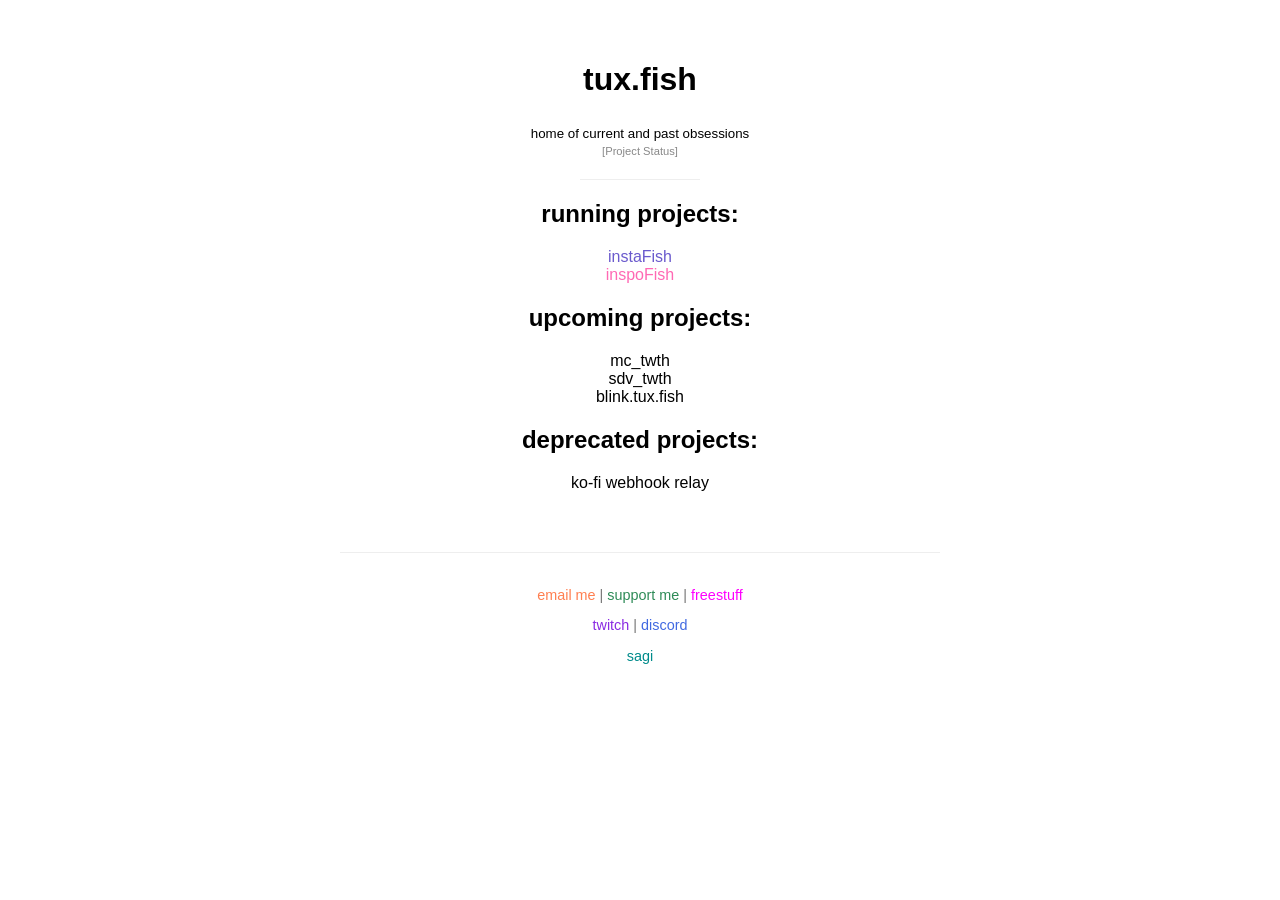
==== index.html @ 1013da59 "edit link paths" ====
<!doctype html>
<html lang="en">
    <head>
        <meta charset="UTF-8" />
        <meta name="author" content="intellectualtux" />
        <meta
            name="description"
            content="tux's project hub | made by intellectualtux"
        />
        <meta name="viewport" content="width=device-width, initial-scale=1.0" />
        <link rel="icon" type="image/x-icon" href="img/favicon.gif" />
        <title>tux dot fish</title>
        <meta property="og:site_name" content="tux.fish" />
        <meta property="og:title" content="tux dot fish" />
        <meta property="og:description" content="tux's project hub" />
        <meta property="og:url" content="https://tux.fish" />
        <meta property="og:image" content="https://tux.fish/img/favicon.gif" />
        <meta property="og:type" content="website" />
        <meta name="theme-color" content="#00FF7F" />
        <link rel="stylesheet" href="styles.css" />
    </head>
    <body>
        <h1>tux.fish</h1>
        <sub>home of current and past obsessions</sub>
        <br />
        <a href="/status" class="small-link">[Project Status]</a>
        <hr />

        <h2>running projects:</h2>
        <ul>
            <li>
                <a
                    class="project"
                    id="instafish"
                    href="https://instafish.tux.fish"
                    >instaFish</a
                >
            </li>
            <li>
                <a
                    class="project"
                    id="inspofish"
                    href="https://inspofish.tux.fish"
                    >inspoFish</a
                >
            </li>
        </ul>
        <h2>upcoming projects:</h2>
        <ul>
            <li>mc_twth</li>
            <li>sdv_twth</li>
            <li>blink.tux.fish</li>
        </ul>
        <h2>deprecated projects:</h2>
        <ul>
            <li>ko-fi webhook relay</li>
        </ul>
        <footer>
            <p>
                <a class="email" href="mailto:intellectualtux@proton.me"
                    >email me</a
                >
                |
                <a class="kofi" href="https://ko-fi.tux.fish">support me</a>
                |
                <a class="freestuff" href="https://freebies.tux.fish"
                    >freestuff</a
                >
            </p>
            <p>
                <a class="twitch" href="https://twitch.tux.fish">twitch</a>
                |
                <a class="discord" href="https://discord.tux.fish">discord</a>
            </p>
            <p>
                <a class="sagi" href="https://sagitariogal.carrd.co/">sagi</a>
            </p>
        </footer>
    </body>
</html>
---- styles.css ----
body {
    font-family: -apple-system, sans-serif;
    text-align: center;
    padding: 40px;
    max-width: 600px;
    margin: 0 auto;
}

ul {
    list-style-type: none;
    margin: 0;
    padding: 0;
}

hr {
    width: 20%;
    margin: 20px auto;
    border: 0;
    border-top: 1px solid #eee;
}
.project-separator {
    width: 10%;
}
a.project {
    text-decoration: none;
    transition: color 0.3s ease;
}
a.project:hover {
    text-decoration: underline;
}
#instafish {
    color: slateblue;
}
#inspofish {
    color: hotpink;
}

footer {
    margin-top: 60px;
    padding: 20px 0;
    border-top: 1px solid #eee;
    font-size: 0.9em;
    color: #777;
}

footer a {
    text-decoration: none;
    transition: color 0.3s ease;
}

footer a.email {
    color: coral;
}

footer a.kofi {
    color: seagreen;
}

footer a.twitch {
    color: blueviolet;
}

footer a.discord {
    color: royalblue;
}

footer a.freestuff {
    color: fuchsia;
}

footer a.sagi {
    color: darkcyan;
}

footer a:hover {
    text-decoration: underline;
}

.small-link {
    font-size: 0.7em; /* Make it tiny */
    color: #888; /* A subtle color */
    text-decoration: none;
    margin-left: 0px;
}

.small-link:hover {
    text-decoration: underline;
}

sub {
    padding: 0;
    margin: 0;
}
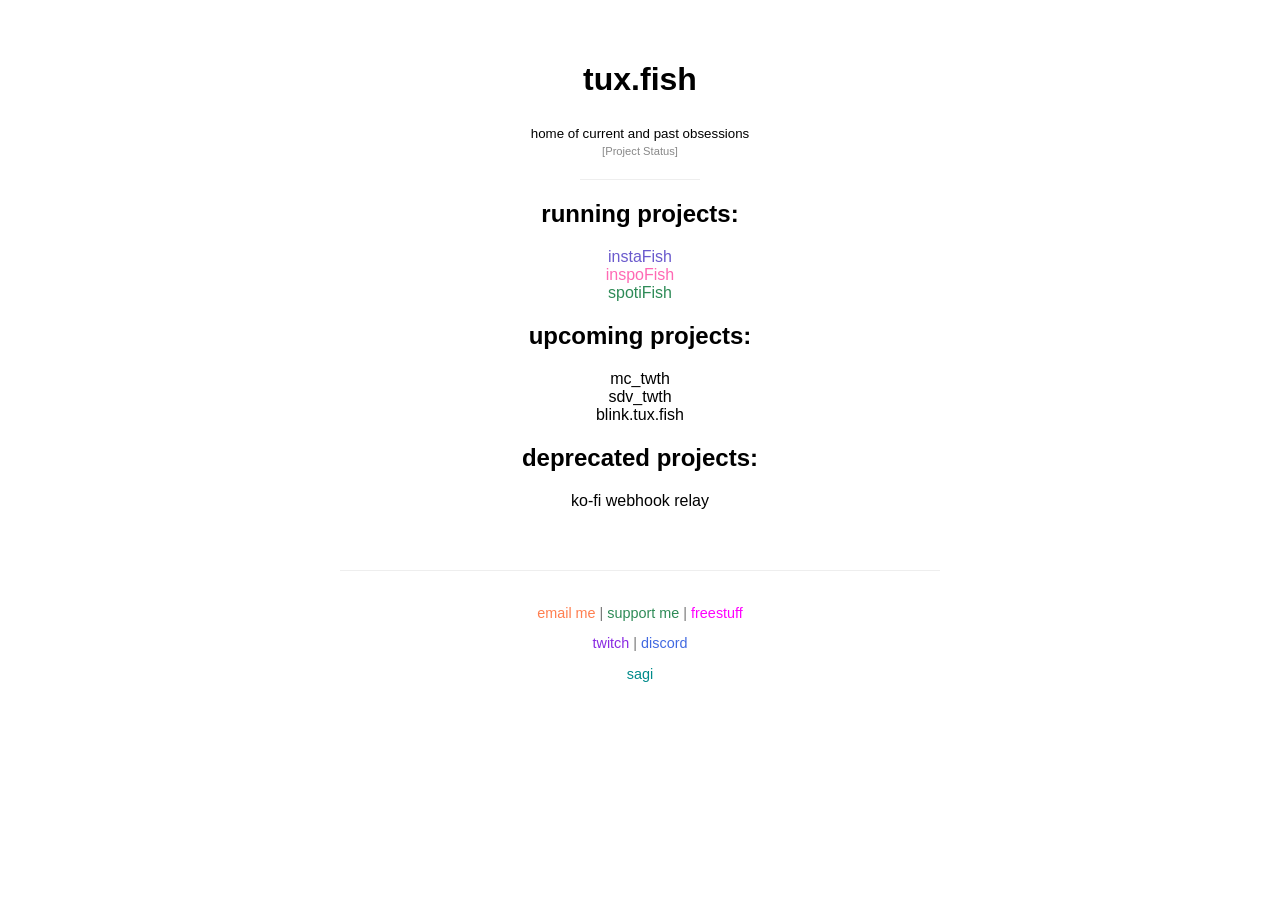
==== commit dd46f427: "Add spotiFish" ====
--- a/index.html
+++ b/index.html
@@ -44,6 +44,14 @@
                     >inspoFish</a
                 >
             </li>
+            <li>
+                <a
+                    class="project"
+                    id="spotifish"
+                    href="https://spotifish.tux.fish"
+                    >spotiFish</a
+                >
+            </li>
         </ul>
         <h2>upcoming projects:</h2>
         <ul>
--- a/styles.css
+++ b/styles.css
@@ -33,6 +33,9 @@
 }
 #inspofish {
     color: hotpink;
+}
+#spotifish {
+    color: seagreen;
 }
 
 footer {
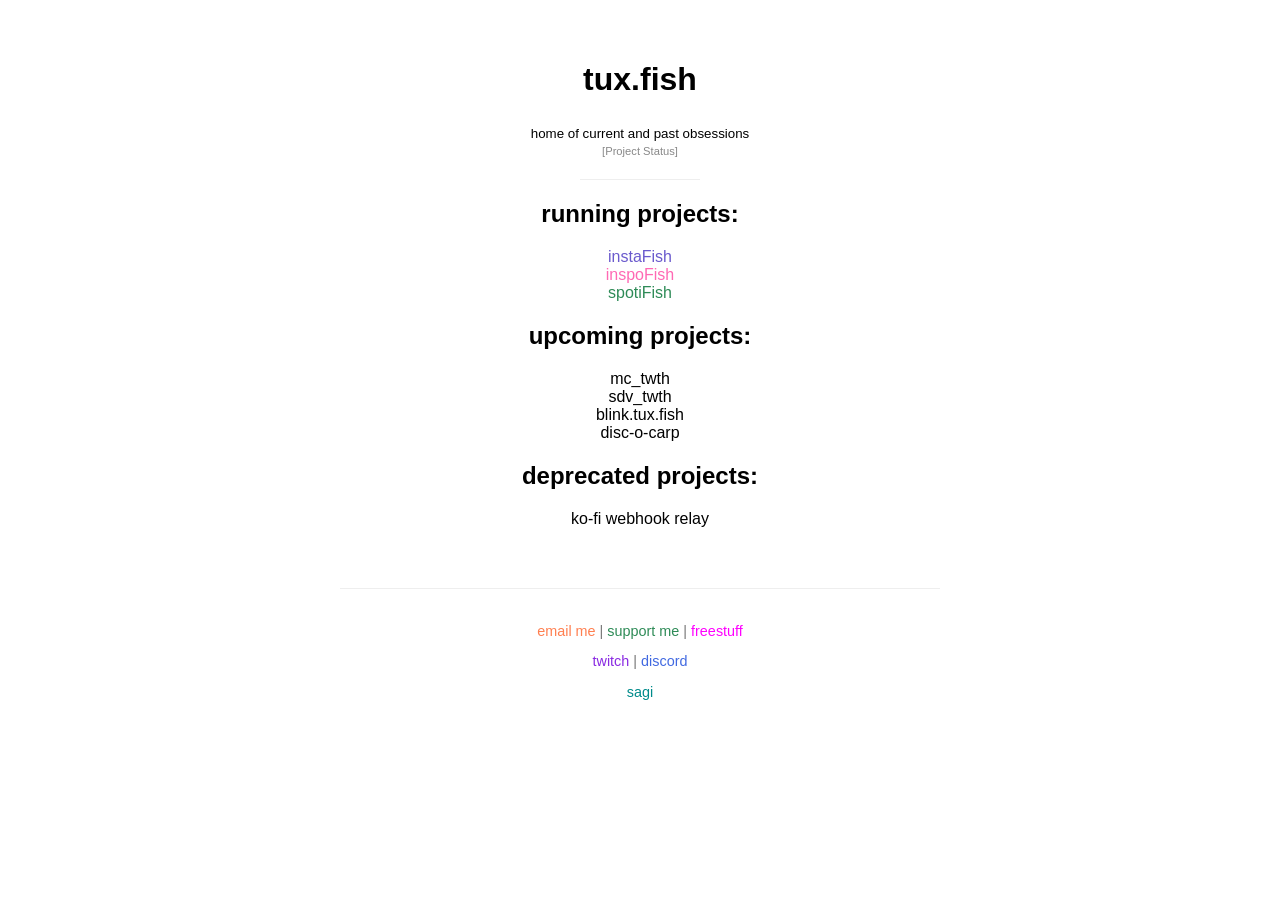
==== commit 34799cd7: "Add disco-o-carp to the project list" ====
--- a/index.html
+++ b/index.html
@@ -58,6 +58,7 @@
             <li>mc_twth</li>
             <li>sdv_twth</li>
             <li>blink.tux.fish</li>
+            <li>disc-o-carp</li>
         </ul>
         <h2>deprecated projects:</h2>
         <ul>
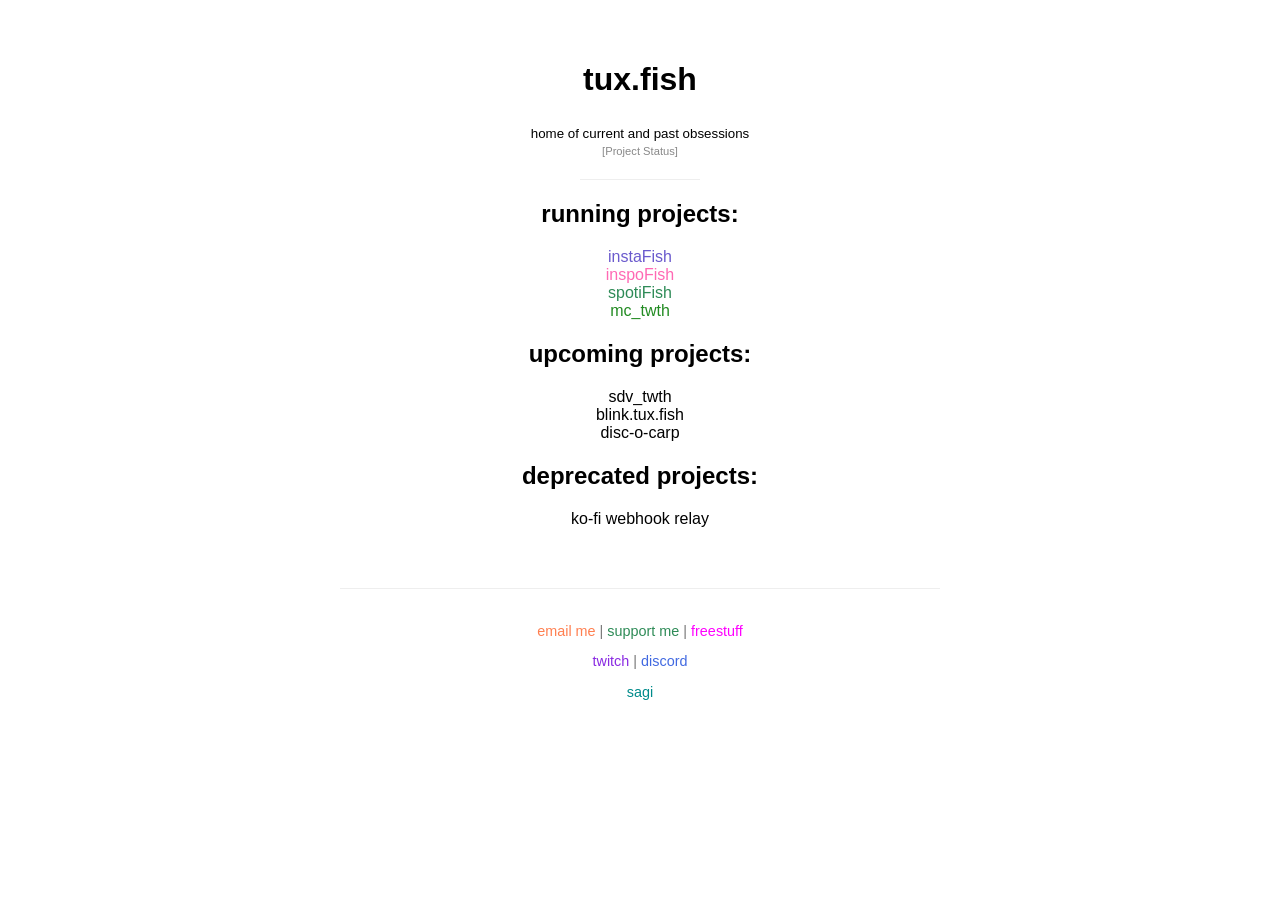
==== commit 29175ad7: "Add mc_twth links, add legal/mc_twth" ====
--- a/index.html
+++ b/index.html
@@ -52,10 +52,17 @@
                     >spotiFish</a
                 >
             </li>
+            <li>
+                <a
+                    class="project"
+                    id="mc_twth"
+                    href="https://mc-twth.tux.fish"
+                    >mc_twth</a
+                >
+            </li>
         </ul>
         <h2>upcoming projects:</h2>
         <ul>
-            <li>mc_twth</li>
             <li>sdv_twth</li>
             <li>blink.tux.fish</li>
             <li>disc-o-carp</li>
@@ -82,8 +89,10 @@
                 <a class="discord" href="https://discord.tux.fish">discord</a>
             </p>
             <p>
-                <a class="sagi" href="https://sagitariogal.carrd.co/">sagi</a>
+                <a class="sagi" href="https://sagi.tux.fish/">sagi</a>
             </p>
         </footer>
+        <!--TODO: add hover on "tux" to show username-->
+        <!--<sub id="social-username">made by tux <br/ >known across the internet as <code style="color: lightseagreen;">intellectualtux</code></sub>-->
     </body>
 </html>
--- a/styles.css
+++ b/styles.css
@@ -36,6 +36,9 @@
 }
 #spotifish {
     color: seagreen;
+}
+#mc_twth {
+    color: forestgreen;
 }
 
 footer {
@@ -94,3 +97,10 @@
     padding: 0;
     margin: 0;
 }
+#social-username {
+    font-size: 0.7em;
+    color: lightslategrey;
+    margin-top: 10px;
+    margin-bottom: 0;
+    padding-bottom: 4px;
+}
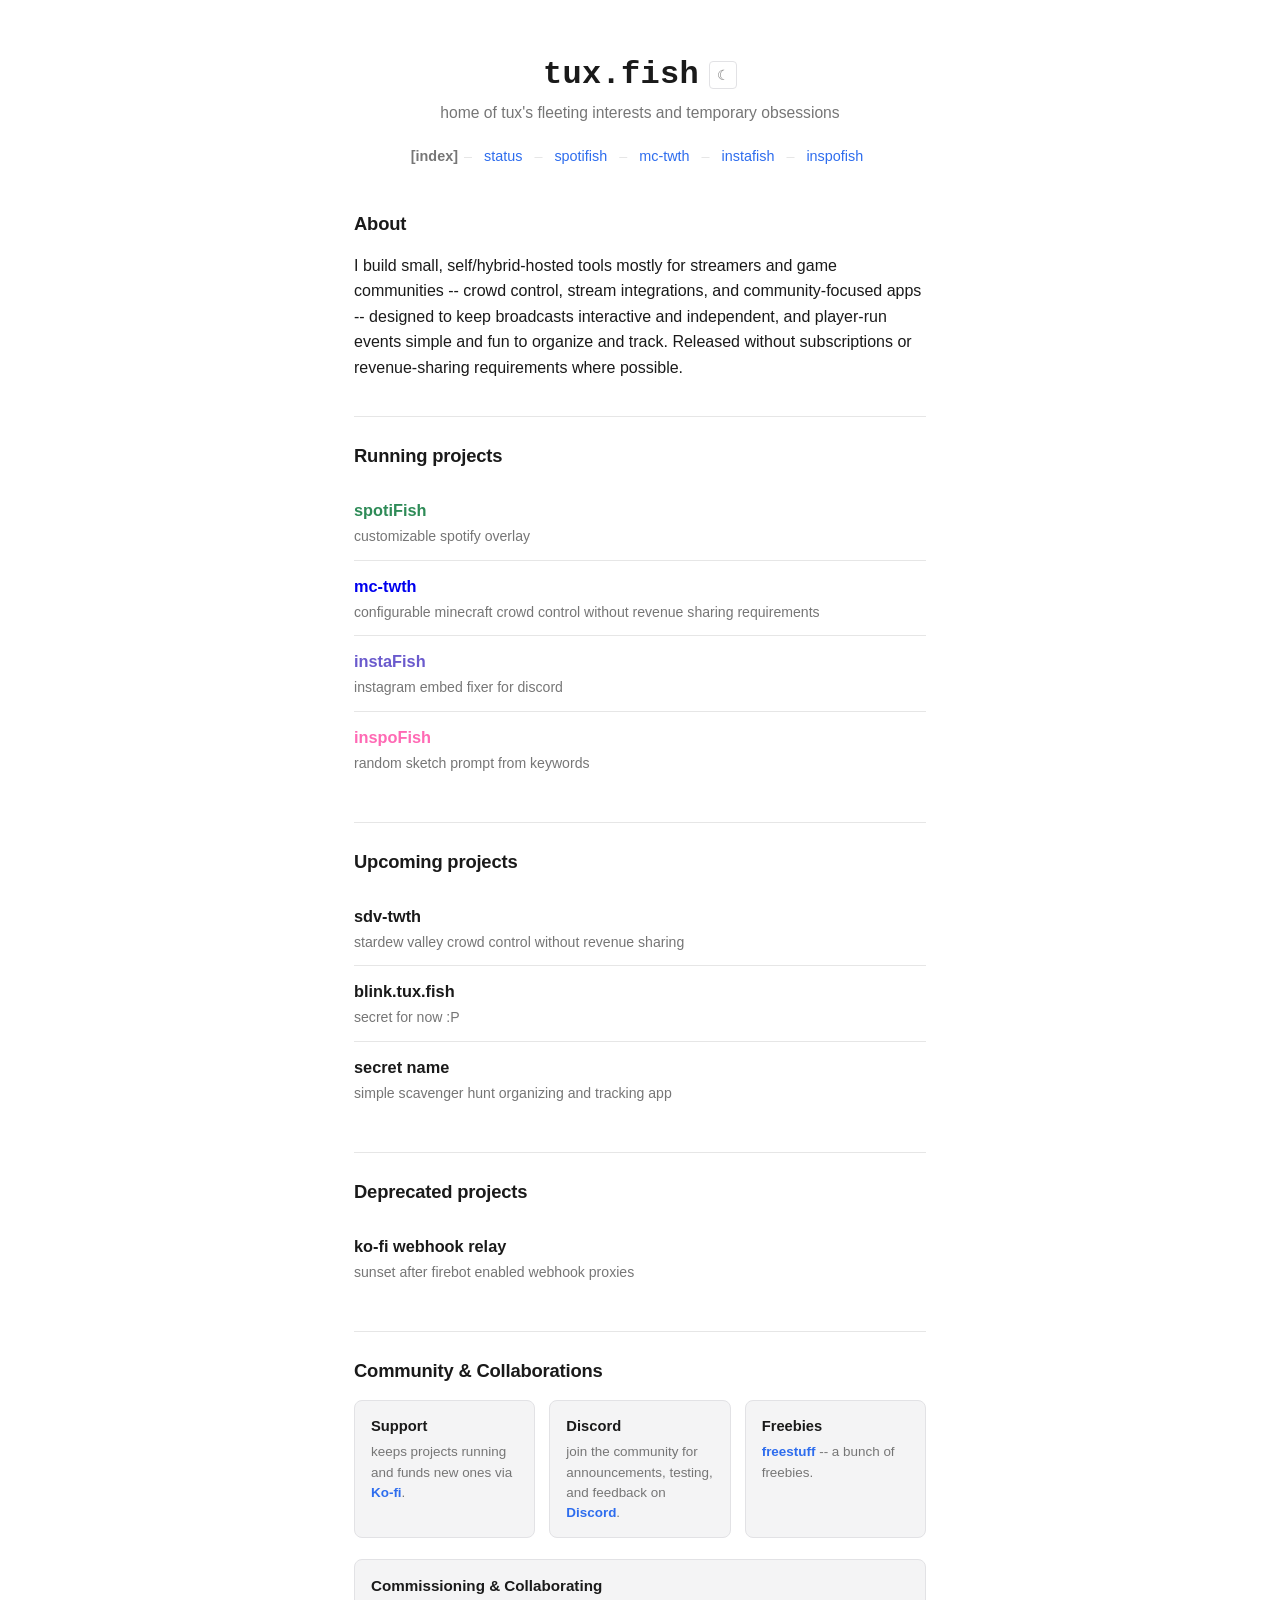
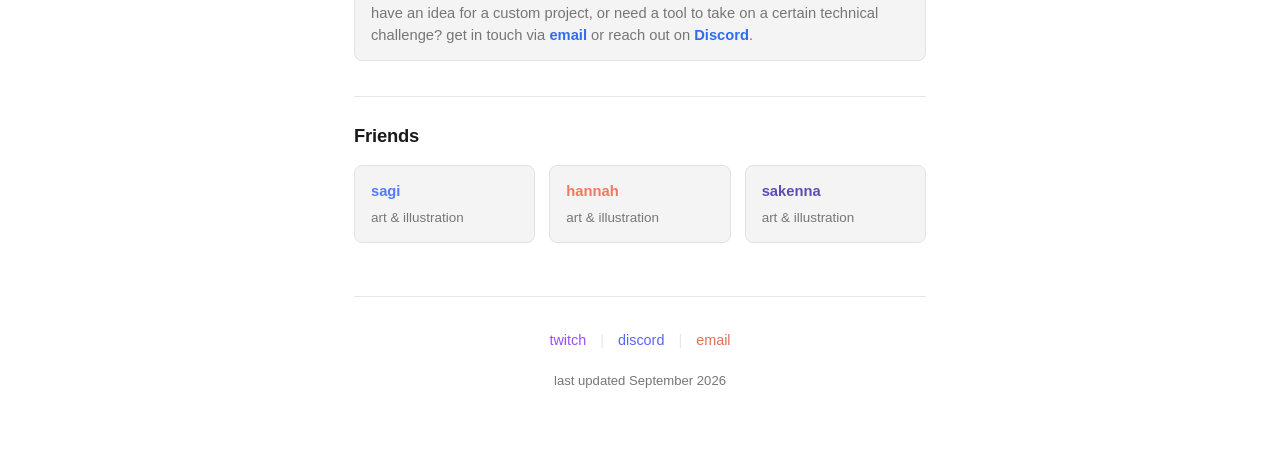
==== commit 1a4f4f34: "Site Redesign 2.0" ====
--- a/index.html
+++ b/index.html
@@ -1,98 +1,121 @@
-<!doctype html>
+<!DOCTYPE html>
 <html lang="en">
-    <head>
-        <meta charset="UTF-8" />
-        <meta name="author" content="intellectualtux" />
-        <meta
-            name="description"
-            content="tux's project hub | made by intellectualtux"
-        />
-        <meta name="viewport" content="width=device-width, initial-scale=1.0" />
-        <link rel="icon" type="image/x-icon" href="img/favicon.gif" />
-        <title>tux dot fish</title>
-        <meta property="og:site_name" content="tux.fish" />
-        <meta property="og:title" content="tux dot fish" />
-        <meta property="og:description" content="tux's project hub" />
-        <meta property="og:url" content="https://tux.fish" />
-        <meta property="og:image" content="https://tux.fish/img/favicon.gif" />
-        <meta property="og:type" content="website" />
-        <meta name="theme-color" content="#00FF7F" />
-        <link rel="stylesheet" href="styles.css" />
-    </head>
-    <body>
-        <h1>tux.fish</h1>
-        <sub>home of current and past obsessions</sub>
-        <br />
-        <a href="/status" class="small-link">[Project Status]</a>
-        <hr />
+<head>
+<meta charset="UTF-8">
+<meta name="viewport" content="width=device-width, initial-scale=1">
+<title>tux.fish</title>
+<meta name="description" content="home of current and past obsessions">
+<meta property="og:description" content="home of current and past obsessions">
+<meta property="og:image" content="https://tux.fish/img/favicon.gif">
+<meta property="og:site_name" content="tux.fish">
+<meta property="og:title" content="tux.fish">
+<meta property="og:type" content="website">
+<meta property="og:url" content="https://tux.fish">
+<meta name="theme-color" content="#00FF7F">
+<link rel="icon" href="https://tux.fish/img/favicon.gif">
+<link rel="stylesheet" href="styles.css">
+<script src="site.js" defer></script>
+</head>
+<body>
 
-        <h2>running projects:</h2>
-        <ul>
-            <li>
-                <a
-                    class="project"
-                    id="instafish"
-                    href="https://instafish.tux.fish"
-                    >instaFish</a
-                >
-            </li>
-            <li>
-                <a
-                    class="project"
-                    id="inspofish"
-                    href="https://inspofish.tux.fish"
-                    >inspoFish</a
-                >
-            </li>
-            <li>
-                <a
-                    class="project"
-                    id="spotifish"
-                    href="https://spotifish.tux.fish"
-                    >spotiFish</a
-                >
-            </li>
-            <li>
-                <a
-                    class="project"
-                    id="mc_twth"
-                    href="https://mc-twth.tux.fish"
-                    >mc_twth</a
-                >
-            </li>
-        </ul>
-        <h2>upcoming projects:</h2>
-        <ul>
-            <li>sdv_twth</li>
-            <li>blink.tux.fish</li>
-            <li>disc-o-carp</li>
-        </ul>
-        <h2>deprecated projects:</h2>
-        <ul>
-            <li>ko-fi webhook relay</li>
-        </ul>
-        <footer>
-            <p>
-                <a class="email" href="mailto:intellectualtux@proton.me"
-                    >email me</a
-                >
-                |
-                <a class="kofi" href="https://ko-fi.tux.fish">support me</a>
-                |
-                <a class="freestuff" href="https://freebies.tux.fish"
-                    >freestuff</a
-                >
-            </p>
-            <p>
-                <a class="twitch" href="https://twitch.tux.fish">twitch</a>
-                |
-                <a class="discord" href="https://discord.tux.fish">discord</a>
-            </p>
-            <p>
-                <a class="sagi" href="https://sagi.tux.fish/">sagi</a>
-            </p>
-        </footer>
-        <!--TODO: add hover on "tux" to show username-->
-        <!--<sub id="social-username">made by tux <br/ >known across the internet as <code style="color: lightseagreen;">intellectualtux</code></sub>-->
-    </body>
+<main>
+
+  <header class="site-header">
+    <div class="title-wrap">
+      <h1>tux.fish</h1>
+      <button id="theme-toggle" class="theme-toggle" type="button" aria-label="Toggle dark mode">
+        <span aria-hidden="true">☾</span>
+      </button>
+    </div>
+    <p class="blurb">home of tux's fleeting interests and temporary obsessions</p>
+    <nav class="site-nav" aria-label="Main Navigation">
+      <span class="current" aria-current="page">[index]</span>
+      <span class="sep">–</span>
+      <a href="/status">status</a>
+      <span class="sep">–</span>
+      <a href="https://spotifish.tux.fish">spotifish</a>
+      <span class="sep">–</span>
+      <a href="https://mc-twth.tux.fish">mc-twth</a>
+      <span class="sep">–</span>
+      <a href="https://instafish.tux.fish">instafish</a>
+      <span class="sep">–</span>
+      <a href="https://inspofish.tux.fish">inspofish</a>
+    </nav>
+  </header>
+
+  <div class="content">
+
+    <section class="about-section" aria-labelledby="about-heading">
+      <h2 id="about-heading">About</h2>
+      <p>I build small, self/hybrid-hosted tools mostly for streamers and game communities -- crowd control,
+        stream integrations, and community-focused apps -- designed to keep broadcasts interactive and independent, and player-run events simple and fun to organize and track.
+        Released without subscriptions or revenue-sharing requirements where possible.</p>
+    </section>
+
+    <section id="projects" class="projects-section" aria-labelledby="running-heading">
+      <h2 id="running-heading">Running projects</h2>
+      <div id="running-projects-list">
+        <span class="placeholder">loading data...</span>
+      </div>
+    </section>
+
+    <section class="projects-section" aria-labelledby="upcoming-heading">
+      <h2 id="upcoming-heading">Upcoming projects</h2>
+      <div id="upcoming-projects-list">
+        <span class="placeholder">loading data...</span>
+      </div>
+    </section>
+
+    <section class="projects-section" aria-labelledby="deprecated-heading">
+      <h2 id="deprecated-heading">Deprecated projects</h2>
+      <div id="deprecated-projects-list">
+        <span class="placeholder">loading data...</span>
+      </div>
+    </section>
+
+    <section class="community-collaborations-section" aria-labelledby="community-collabs-heading">
+      <h2 id="community-collabs-heading">Community & Collaborations</h2>
+      <div class="cards-grid">
+        <div class="info-card" data-href="https://membership.tux.fish" tabindex="0" role="link" aria-label="Support via Ko-fi">
+          <div class="card-title"><a href="https://ko-fi.tux.fish">Support</a></div>
+          <div class="card-desc">keeps projects running and funds new ones via <a href="https://membership.tux.fish">Ko-fi</a>.</div>
+        </div>
+        <div class="info-card" data-href="https://discord.tux.fish" tabindex="0" role="link" aria-label="Join Discord">
+          <div class="card-title"><a href="https://discord.tux.fish">Discord</a></div>
+          <div class="card-desc">join the community for announcements, testing, and feedback on <a href="https://discord.tux.fish">Discord</a>.</div>
+        </div>
+        <div class="info-card" data-href="https://freebies.tux.fish" tabindex="0" role="link" aria-label="Freebies">
+          <div class="card-title"><a href="https://freebies.tux.fish">Freebies</a></div>
+          <div class="card-desc"><a href="https://freebies.tux.fish">freestuff</a> -- a bunch of freebies.</div>
+        </div>
+      </div>
+
+      <aside class="callout" data-href="mailto:intellectualtux@proton.me" tabindex="0" role="link" aria-label="Commissioning and collaborations">
+        <div class="callout-title"><a href="mailto:intellectualtux@proton.me">Commissioning & Collaborating</a></div>
+        <p>have an idea for a custom project, or need a tool to take on a certain technical challenge? get in touch via <a href="mailto:intellectualtux@proton.me">email</a> or reach out on <a href="https://discord.tux.fish">Discord</a>.</p>
+      </aside>
+    </section>
+
+    <section class="friends-section" aria-labelledby="friends-heading">
+      <h2 id="friends-heading">Friends</h2>
+      <div class="cards-grid" id="friends-list">
+        <span class="placeholder">loading data...</span>
+      </div>
+    </section>
+
+  </div>
+
+  <footer class="site-footer">
+    <nav class="links" aria-label="Social links">
+      <a href="https://twitch.tux.fish" class="link-twitch">twitch</a>
+      <span class="sep">|</span>
+      <a href="https://discord.tux.fish" class="link-discord">discord</a>
+      <span class="sep">|</span>
+      <a href="mailto:intellectualtux@proton.me" class="link-email">email</a>
+    </nav>
+    <div class="updated">last updated September 2026</div>
+  </footer>
+
+</main>
+</body>
 </html>
--- a/styles.css
+++ b/styles.css
@@ -1,106 +1,379 @@
-body {
-    font-family: -apple-system, sans-serif;
-    text-align: center;
-    padding: 40px;
-    max-width: 600px;
-    margin: 0 auto;
-}
-
-ul {
-    list-style-type: none;
-    margin: 0;
-    padding: 0;
-}
-
-hr {
-    width: 20%;
-    margin: 20px auto;
-    border: 0;
-    border-top: 1px solid #eee;
-}
-.project-separator {
-    width: 10%;
-}
-a.project {
-    text-decoration: none;
-    transition: color 0.3s ease;
-}
-a.project:hover {
-    text-decoration: underline;
-}
-#instafish {
-    color: slateblue;
-}
-#inspofish {
-    color: hotpink;
-}
-#spotifish {
-    color: seagreen;
-}
-#mc_twth {
-    color: forestgreen;
-}
-
-footer {
-    margin-top: 60px;
-    padding: 20px 0;
-    border-top: 1px solid #eee;
-    font-size: 0.9em;
-    color: #777;
-}
-
-footer a {
-    text-decoration: none;
-    transition: color 0.3s ease;
-}
-
-footer a.email {
-    color: coral;
-}
-
-footer a.kofi {
-    color: seagreen;
-}
-
-footer a.twitch {
-    color: blueviolet;
-}
-
-footer a.discord {
-    color: royalblue;
-}
-
-footer a.freestuff {
-    color: fuchsia;
-}
-
-footer a.sagi {
-    color: darkcyan;
-}
-
-footer a:hover {
-    text-decoration: underline;
-}
-
-.small-link {
-    font-size: 0.7em; /* Make it tiny */
-    color: #888; /* A subtle color */
-    text-decoration: none;
-    margin-left: 0px;
-}
-
-.small-link:hover {
-    text-decoration: underline;
-}
-
-sub {
-    padding: 0;
-    margin: 0;
-}
-#social-username {
-    font-size: 0.7em;
-    color: lightslategrey;
-    margin-top: 10px;
-    margin-bottom: 0;
-    padding-bottom: 4px;
-}
+:root{
+  --bg:#ffffff;
+  --text:#1a1a1a;
+  --muted:#767676;
+  --muted-link:#717585;
+  --rule:#e6e6e6;
+  --box:#f4f4f5;
+  --box-border:#e2e2e5;
+  --box-hover:#dedee3;
+  --placeholder:#b5761f;
+  --placeholder-bg:#fbf3e6;
+  --link:#2e6dee;
+  --font: -apple-system, BlinkMacSystemFont, "Segoe UI", Helvetica, Arial, sans-serif;
+  --mono: ui-monospace, "SFMono-Regular", "JetBrains Mono", Menlo, Consolas, monospace;
+
+  --c-insta:#6A5ACD;
+  --c-inspo:#FF69B4;
+  --c-spoti:#2E8B57;
+  --c-mctwth:#228B22;
+  --c-email:#e17055;
+  --c-twitch:#9950ff;
+  --c-discord:#5865F2;
+  --c-sagi:#527aff;
+  --c-hannah:#f1785f;
+  --c-sakenna:#5d4cb6;
+}
+
+[data-theme="dark"]{
+  --bg:#121316;
+  --text:#e6e6e6;
+  --muted:#8c8f9a;
+  --muted-link:#717585;
+  --rule:#23262d;
+  --box:#1a1c23;
+  --box-border:#2b2f3a;
+  --box-hover:#353a47;
+  --placeholder:#e0af68;
+  --placeholder-bg:#282218;
+  --link:#6ba1ff;
+
+  --c-insta:#9b8df7;
+  --c-inspo:#ff85c8;
+  --c-spoti:#4ade80;
+  --c-mctwth:#48bb78;
+  --c-email:#f87171;
+  --c-twitch:#bc86ff;
+  --c-discord:#8791f2;
+  --c-sagi:#b4dbff;
+  --c-hannah:#F1AFA1;
+  --c-sakenna:#bcb3ff;
+}
+
+*{box-sizing:border-box;}
+
+body{
+  margin:0;
+  background:var(--bg);
+  color:var(--text);
+  font-family:var(--font);
+  font-size:16px;
+  line-height:1.6;
+  min-height:100vh;
+  transition:background-color 0.2s ease, color 0.2s ease;
+}
+
+main{
+  max-width:620px;
+  margin:0 auto;
+  padding:56px 24px 64px;
+}
+
+/* Accessibility focus styles */
+a:focus-visible,
+button:focus-visible,
+.info-card:focus-visible,
+.callout:focus-visible{
+  outline:2px solid var(--link);
+  outline-offset:2px;
+  border-radius:4px;
+}
+
+a{text-decoration:none;}
+a:hover{text-decoration:underline;}
+
+/* ===== Standard Header ===== */
+.site-header{
+  text-align:center;
+  margin-bottom:36px;
+}
+.title-wrap{
+  display:inline-flex;
+  align-items:center;
+  justify-content:center;
+  gap:10px;
+  margin-bottom:6px;
+}
+.site-header h1{
+  font-family:var(--mono);
+  font-size:2rem;
+  font-weight:800;
+  letter-spacing:0.01em;
+  margin:0;
+  line-height:1.2;
+}
+
+/* Theme toggle button next to site title: square button without brackets */
+.theme-toggle{
+  background:none;
+  border:1px solid var(--box-border);
+  color:var(--muted);
+  width:28px;
+  height:28px;
+  border-radius:4px;
+  display:inline-flex;
+  align-items:center;
+  justify-content:center;
+  cursor:pointer;
+  font-size:0.88rem;
+  transition:color 0.15s ease, background-color 0.15s ease, border-color 0.15s ease, transform 0.15s ease;
+}
+.theme-toggle:hover{
+  color:var(--text);
+  background-color:var(--box);
+  border-color:var(--box-hover);
+  transform:scale(1.06);
+}
+
+.site-header .blurb{
+  margin:0 0 16px;
+  font-size:0.98rem;
+  color:var(--muted);
+}
+.site-nav{
+  display:inline-flex;
+  align-items:center;
+  justify-content:center;
+  flex-wrap:wrap;
+  gap:2px 4px;
+  font-size:0.9rem;
+  color:var(--muted);
+}
+.site-nav .current{color:var(--muted); font-weight:600;}
+.site-nav a{
+  color:var(--link);
+  text-decoration:none;
+  padding:4px 6px;
+  border-radius:4px;
+  transition:background-color 0.15s ease;
+}
+.site-nav a:hover{text-decoration:underline; background:var(--box);}
+.site-nav .sep{color:var(--rule); margin:0 2px;}
+
+/* Content sections */
+.content > section{
+  margin-top:2.2em;
+  padding-top:1.5em;
+  border-top:1px solid var(--rule);
+}
+.content > section:first-of-type{
+  margin-top:0;
+  padding-top:0;
+  border-top:none;
+}
+.content h2{
+  font-size:1.15rem;
+  font-weight:800;
+  margin:0 0 0.8em;
+  letter-spacing:-0.01em;
+}
+.content p{margin:0 0 1em;}
+.content p a{color:var(--link);}
+
+.placeholder{
+  color:var(--placeholder);
+  background:var(--placeholder-bg);
+  border:1px dashed #e0c088;
+  border-radius:4px;
+  padding:0.05em 0.4em;
+  font-size:0.92em;
+}
+
+/* Projects: clean straight divider without lip overhang */
+.project{
+  display:flex;
+  align-items:center;
+  justify-content:space-between;
+  gap:16px;
+  padding:12px 0;
+  border-bottom:1px solid var(--rule);
+}
+.project:last-child{border-bottom:none;}
+.project .left{flex:1;}
+.project .name{font-weight:700; font-size:1.02rem; margin-bottom:2px;}
+.project .blurb{color:var(--muted); font-size:0.88rem;}
+
+/* Status Page Badges (Simple, non-pulsing solid dot) */
+.badge{
+  flex-shrink:0;
+  font-size:0.72rem;
+  font-weight:700;
+  padding:3px 9px;
+  border-radius:20px;
+  white-space:nowrap;
+  display:inline-flex;
+  align-items:center;
+}
+.badge.running{
+  background:#e8f7ee;
+  color:#1e8449;
+}
+.badge.running::before{
+  content:"";
+  display:inline-block;
+  width:6px;
+  height:6px;
+  margin-right:6px;
+  border-radius:50%;
+  background-color:currentColor;
+}
+[data-theme="dark"] .badge.running{
+  background:#132e1f;
+  color:#4ade80;
+}
+
+.badge.upcoming{background:#eef1fb; color:#4a5cc7;}
+[data-theme="dark"] .badge.upcoming{background:#1a2238; color:#818cf8;}
+
+.badge.deprecated{background:#f2f2f2; color:#8a8a8a;}
+[data-theme="dark"] .badge.deprecated{background:#23262d; color:#9ca3af;}
+
+/* Cards Grid & Info Cards */
+.cards-grid{
+  display:grid;
+  grid-template-columns:repeat(auto-fit, minmax(160px, 1fr));
+  gap:14px;
+  margin:0 0 1.2em;
+}
+.info-card{
+  display:block;
+  padding:14px 16px;
+  background:var(--box);
+  border:1px solid var(--box-border);
+  border-radius:8px;
+  cursor:pointer;
+  transition:transform 0.15s ease, border-color 0.15s ease, background-color 0.15s ease;
+}
+.info-card:hover{
+  transform:translateY(-2px);
+  border-color:var(--box-hover);
+}
+.info-card .card-title{
+  font-weight:700;
+  font-size:0.92rem;
+  margin-bottom:4px;
+}
+.info-card .card-title a{
+  color:var(--text);
+  transition:color 0.15s ease;
+}
+.info-card:hover .card-title a{
+  color:var(--link);
+}
+.friend-card .card-title a{
+  transition:opacity 0.15s ease;
+}
+.friend-card:hover .card-title a{
+  opacity:0.85;
+}
+.info-card .card-desc{
+  color:var(--muted);
+  font-size:0.84rem;
+  line-height:1.5;
+}
+.info-card .card-desc a{
+  color:var(--link);
+  font-weight:600;
+}
+.info-card .card-desc a:hover{
+  text-decoration:underline;
+}
+
+/* Callouts with matching hover animation */
+.callout{
+  display:block;
+  background:var(--box);
+  border:1px solid var(--box-border);
+  border-radius:8px;
+  padding:14px 16px;
+  margin:1.4em 0 0;
+  font-size:0.92rem;
+  cursor:pointer;
+  transition:transform 0.15s ease, border-color 0.15s ease, background-color 0.15s ease;
+}
+.callout:hover{
+  transform:translateY(-2px);
+  border-color:var(--box-hover);
+}
+.callout .callout-title{
+  font-weight:700;
+  font-size:0.95rem;
+  margin-bottom:4px;
+  color:var(--text);
+}
+.callout .callout-title a{
+  color:var(--text);
+  transition:color 0.15s ease;
+}
+.callout:hover .callout-title a{
+  color:var(--link);
+}
+.callout p{
+  margin:0;
+  color:var(--muted);
+  line-height:1.5;
+}
+.callout p a{
+  color:var(--link);
+  font-weight:600;
+}
+.callout p a:hover{
+  text-decoration:underline;
+}
+
+/* Friends (keyed off friends.json "id", matches the #<id>-title element JS/HTML render) */
+#sagi-title a{
+color: var(--c-sagi);
+}
+#hannah-title a{
+color: var(--c-hannah);
+}
+#sakenna-title a{
+color: var(--c-sakenna);
+}
+
+/* Running project link colors (keyed off projects.json "id", matches #project-<id>) */
+#project-spotifish .name a{color:var(--c-spoti);}
+#project-mc_twth .name a{color:var(--c-mctwth);}
+#project-instafish .name a{color:var(--c-insta);}
+#project-inspofish .name a{color:var(--c-inspo);}
+
+/* Footer social links */
+.links a.link-twitch{color:var(--c-twitch);}
+.links a.link-discord{color:var(--c-discord);}
+.links a.link-email{color:var(--c-email);}
+
+/* Footer */
+footer{
+  margin-top:3.5em;
+  padding-top:1.8em;
+  border-top:1px solid var(--rule);
+  text-align:center;
+  font-size:0.95rem;
+}
+footer .links{
+  display:flex;
+  flex-wrap:wrap;
+  justify-content:center;
+  align-items:center;
+  gap:8px 6px;
+  font-size:0.9rem;
+}
+footer .links a{
+  color:var(--link);
+  padding:4px 8px;
+  border-radius:4px;
+  transition:background-color 0.15s ease;
+}
+footer .links a:hover{background:var(--box);}
+footer .links span.sep{color:var(--rule);}
+footer .updated{color:var(--muted); font-size:0.82rem; margin-top:14px;}
+
+@media (max-width:520px){
+  .cards-grid{grid-template-columns:1fr;}
+}
+@media (max-width:480px){
+  main{padding:40px 18px 48px;}
+  .site-header h1{font-size:1.85rem;}
+  .project{flex-direction:column; align-items:flex-start; gap:6px;}
+}
